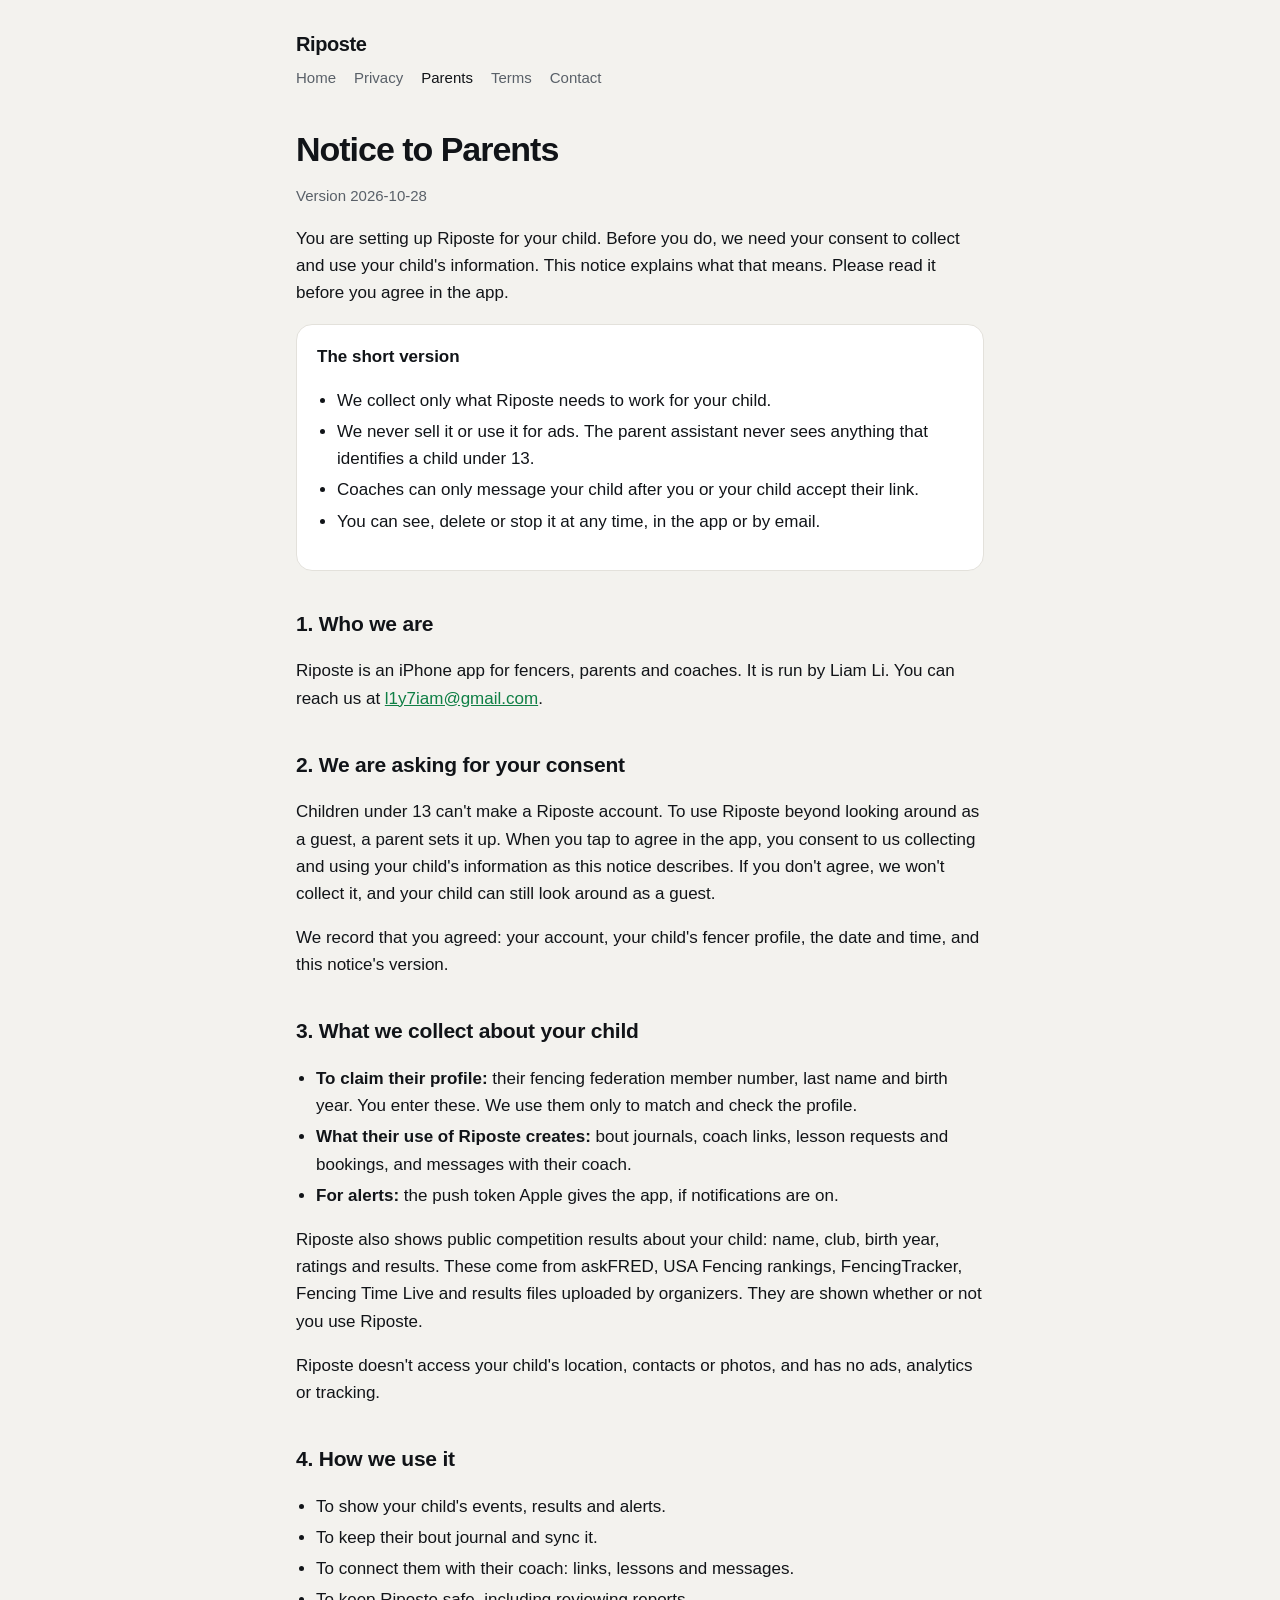
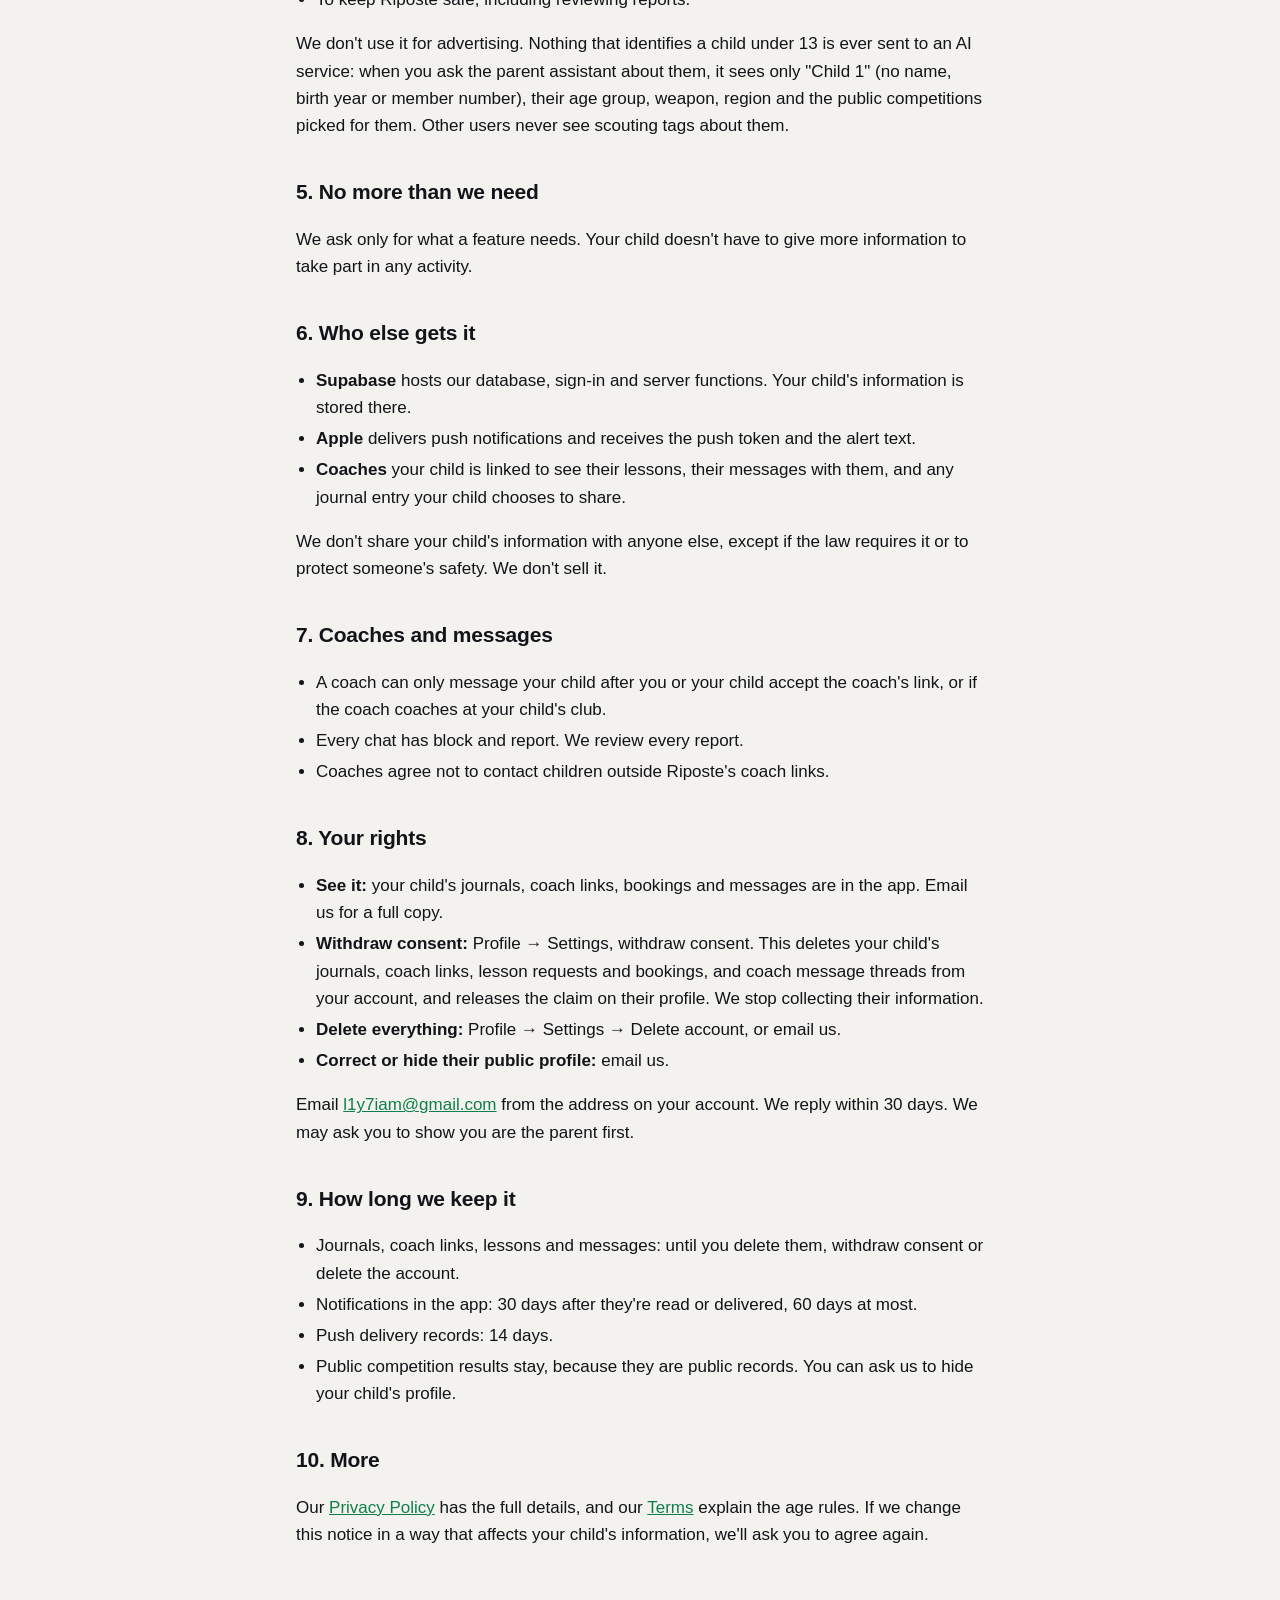
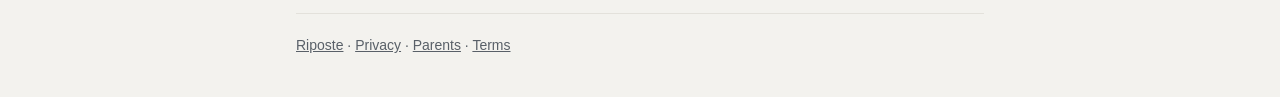
==== parents.html @ 8ed82497 "Update site for 0.2.2" ====
<!doctype html>
<html lang="en">
<head>
<meta charset="utf-8">
<meta name="viewport" content="width=device-width, initial-scale=1">
<title>Notice to Parents · Riposte</title>
<meta name="description" content="What Riposte collects about your child, how it's used, and your rights as a parent.">
<link rel="stylesheet" href="style.css">
</head>
<body>
<div class="wrap">
<header>
  <a class="brand" href="./">Riposte</a>
  <nav><a href="./">Home</a><a href="privacy.html">Privacy</a><a href="parents.html" aria-current="page">Parents</a><a href="terms.html">Terms</a><a href="mailto:l1y7iam@gmail.com">Contact</a></nav>
</header>
<main>
<h1>Notice to Parents</h1>
<p class="muted">Version 2026-10-28</p>

<p>You are setting up Riposte for your child. Before you do, we need your consent to collect and use your child's information. This notice explains what that means. Please read it before you agree in the app.</p>

<div class="card">
  <strong>The short version</strong>
  <ul>
    <li>We collect only what Riposte needs to work for your child.</li>
    <li>We never sell it or use it for ads. The parent assistant never sees anything that identifies a child under 13.</li>
    <li>Coaches can only message your child after you or your child accept their link.</li>
    <li>You can see, delete or stop it at any time, in the app or by email.</li>
  </ul>
</div>

<h2>1. Who we are</h2>
<p>Riposte is an iPhone app for fencers, parents and coaches. It is run by Liam Li. You can reach us at <a href="mailto:l1y7iam@gmail.com">l1y7iam@gmail.com</a>.</p>

<h2>2. We are asking for your consent</h2>
<p>Children under 13 can't make a Riposte account. To use Riposte beyond looking around as a guest, a parent sets it up. When you tap to agree in the app, you consent to us collecting and using your child's information as this notice describes. If you don't agree, we won't collect it, and your child can still look around as a guest.</p>
<p>We record that you agreed: your account, your child's fencer profile, the date and time, and this notice's version.</p>

<h2>3. What we collect about your child</h2>
<ul>
  <li><strong>To claim their profile:</strong> their fencing federation member number, last name and birth year. You enter these. We use them only to match and check the profile.</li>
  <li><strong>What their use of Riposte creates:</strong> bout journals, coach links, lesson requests and bookings, and messages with their coach.</li>
  <li><strong>For alerts:</strong> the push token Apple gives the app, if notifications are on.</li>
</ul>
<p>Riposte also shows public competition results about your child: name, club, birth year, ratings and results. These come from askFRED, USA Fencing rankings, FencingTracker, Fencing Time Live and results files uploaded by organizers. They are shown whether or not you use Riposte.</p>
<p>Riposte doesn't access your child's location, contacts or photos, and has no ads, analytics or tracking.</p>

<h2>4. How we use it</h2>
<ul>
  <li>To show your child's events, results and alerts.</li>
  <li>To keep their bout journal and sync it.</li>
  <li>To connect them with their coach: links, lessons and messages.</li>
  <li>To keep Riposte safe, including reviewing reports.</li>
</ul>
<p>We don't use it for advertising. Nothing that identifies a child under 13 is ever sent to an AI service: when you ask the parent assistant about them, it sees only "Child 1" (no name, birth year or member number), their age group, weapon, region and the public competitions picked for them. Other users never see scouting tags about them.</p>

<h2>5. No more than we need</h2>
<p>We ask only for what a feature needs. Your child doesn't have to give more information to take part in any activity.</p>

<h2>6. Who else gets it</h2>
<ul>
  <li><strong>Supabase</strong> hosts our database, sign-in and server functions. Your child's information is stored there.</li>
  <li><strong>Apple</strong> delivers push notifications and receives the push token and the alert text.</li>
  <li><strong>Coaches</strong> your child is linked to see their lessons, their messages with them, and any journal entry your child chooses to share.</li>
</ul>
<p>We don't share your child's information with anyone else, except if the law requires it or to protect someone's safety. We don't sell it.</p>

<h2>7. Coaches and messages</h2>
<ul>
  <li>A coach can only message your child after you or your child accept the coach's link, or if the coach coaches at your child's club.</li>
  <li>Every chat has block and report. We review every report.</li>
  <li>Coaches agree not to contact children outside Riposte's coach links.</li>
</ul>

<h2>8. Your rights</h2>
<ul>
  <li><strong>See it:</strong> your child's journals, coach links, bookings and messages are in the app. Email us for a full copy.</li>
  <li><strong>Withdraw consent:</strong> Profile → Settings, withdraw consent. This deletes your child's journals, coach links, lesson requests and bookings, and coach message threads from your account, and releases the claim on their profile. We stop collecting their information.</li>
  <li><strong>Delete everything:</strong> Profile → Settings → Delete account, or email us.</li>
  <li><strong>Correct or hide their public profile:</strong> email us.</li>
</ul>
<p>Email <a href="mailto:l1y7iam@gmail.com">l1y7iam@gmail.com</a> from the address on your account. We reply within 30 days. We may ask you to show you are the parent first.</p>

<h2>9. How long we keep it</h2>
<ul>
  <li>Journals, coach links, lessons and messages: until you delete them, withdraw consent or delete the account.</li>
  <li>Notifications in the app: 30 days after they're read or delivered, 60 days at most.</li>
  <li>Push delivery records: 14 days.</li>
  <li>Public competition results stay, because they are public records. You can ask us to hide your child's profile.</li>
</ul>

<h2>10. More</h2>
<p>Our <a href="privacy.html">Privacy Policy</a> has the full details, and our <a href="terms.html">Terms</a> explain the age rules. If we change this notice in a way that affects your child's information, we'll ask you to agree again.</p>
</main>
<footer><a href="./">Riposte</a> · <a href="privacy.html">Privacy</a> · <a href="parents.html">Parents</a> · <a href="terms.html">Terms</a></footer>
</div>
</body>
</html>
---- style.css ----
:root {
  --bg: #F3F2EE; --surface: #FFFFFF; --text: #111418; --text2: #596068; --line: #E3E1DB;
  --ink: #111418; --on-ink: #FFFFFF; --touch: #0F7F45;
}
@media (prefers-color-scheme: dark) {
  :root { --bg: #0B0D10; --surface: #171A1F; --text: #F3F2EE; --text2: #A3A9B0; --line: #2A2F36; --ink: #1E2329; --touch: #5FD69A; }
}
* { box-sizing: border-box; }
html { -webkit-text-size-adjust: 100%; }
body {
  margin: 0; background: var(--bg); color: var(--text);
  font: 17px/1.6 -apple-system, BlinkMacSystemFont, "SF Pro Text", "Segoe UI", Roboto, Helvetica, Arial, sans-serif;
}
.wrap { max-width: 720px; margin: 0 auto; padding: 0 16px; }
header { padding: 28px 0 8px; }
header a.brand { color: var(--text); text-decoration: none; font-weight: 800; font-size: 20px; letter-spacing: -0.02em; }
nav { display: flex; gap: 18px; flex-wrap: wrap; margin-top: 6px; font-size: 15px; }
nav a { color: var(--text2); text-decoration: none; }
nav a:hover, nav a[aria-current] { color: var(--text); }
main { padding: 24px 0 48px; }
h1 { font-size: 34px; line-height: 1.15; letter-spacing: -0.03em; margin: 8px 0 8px; }
h2 { font-size: 21px; letter-spacing: -0.01em; margin: 36px 0 8px; }
h3 { font-size: 17px; margin: 22px 0 4px; }
p, li { color: var(--text); }
.muted { color: var(--text2); font-size: 15px; }
a { color: var(--touch); }
ul { padding-left: 20px; }
li { margin: 4px 0; }
.card { background: var(--surface); border: 1px solid var(--line); border-radius: 16px; padding: 18px 20px; margin: 16px 0; }
.hero { background: var(--ink); color: var(--on-ink); border-radius: 22px; padding: 36px 28px; margin: 8px 0 24px; }
.hero h1 { color: var(--on-ink); font-size: 40px; margin: 0 0 8px; }
.hero p { color: #C9CDD2; margin: 0; font-size: 19px; }
.grid { display: grid; grid-template-columns: repeat(auto-fit, minmax(200px, 1fr)); gap: 12px; }
.grid .card { margin: 0; }
.grid h3 { margin-top: 0; }
table { width: 100%; border-collapse: collapse; font-size: 15px; }
th, td { text-align: left; vertical-align: top; padding: 10px 8px; border-bottom: 1px solid var(--line); }
th { color: var(--text2); font-weight: 600; }
.table-scroll { overflow-x: auto; }
footer { border-top: 1px solid var(--line); padding: 20px 0 40px; font-size: 14px; color: var(--text2); }
footer a { color: var(--text2); }
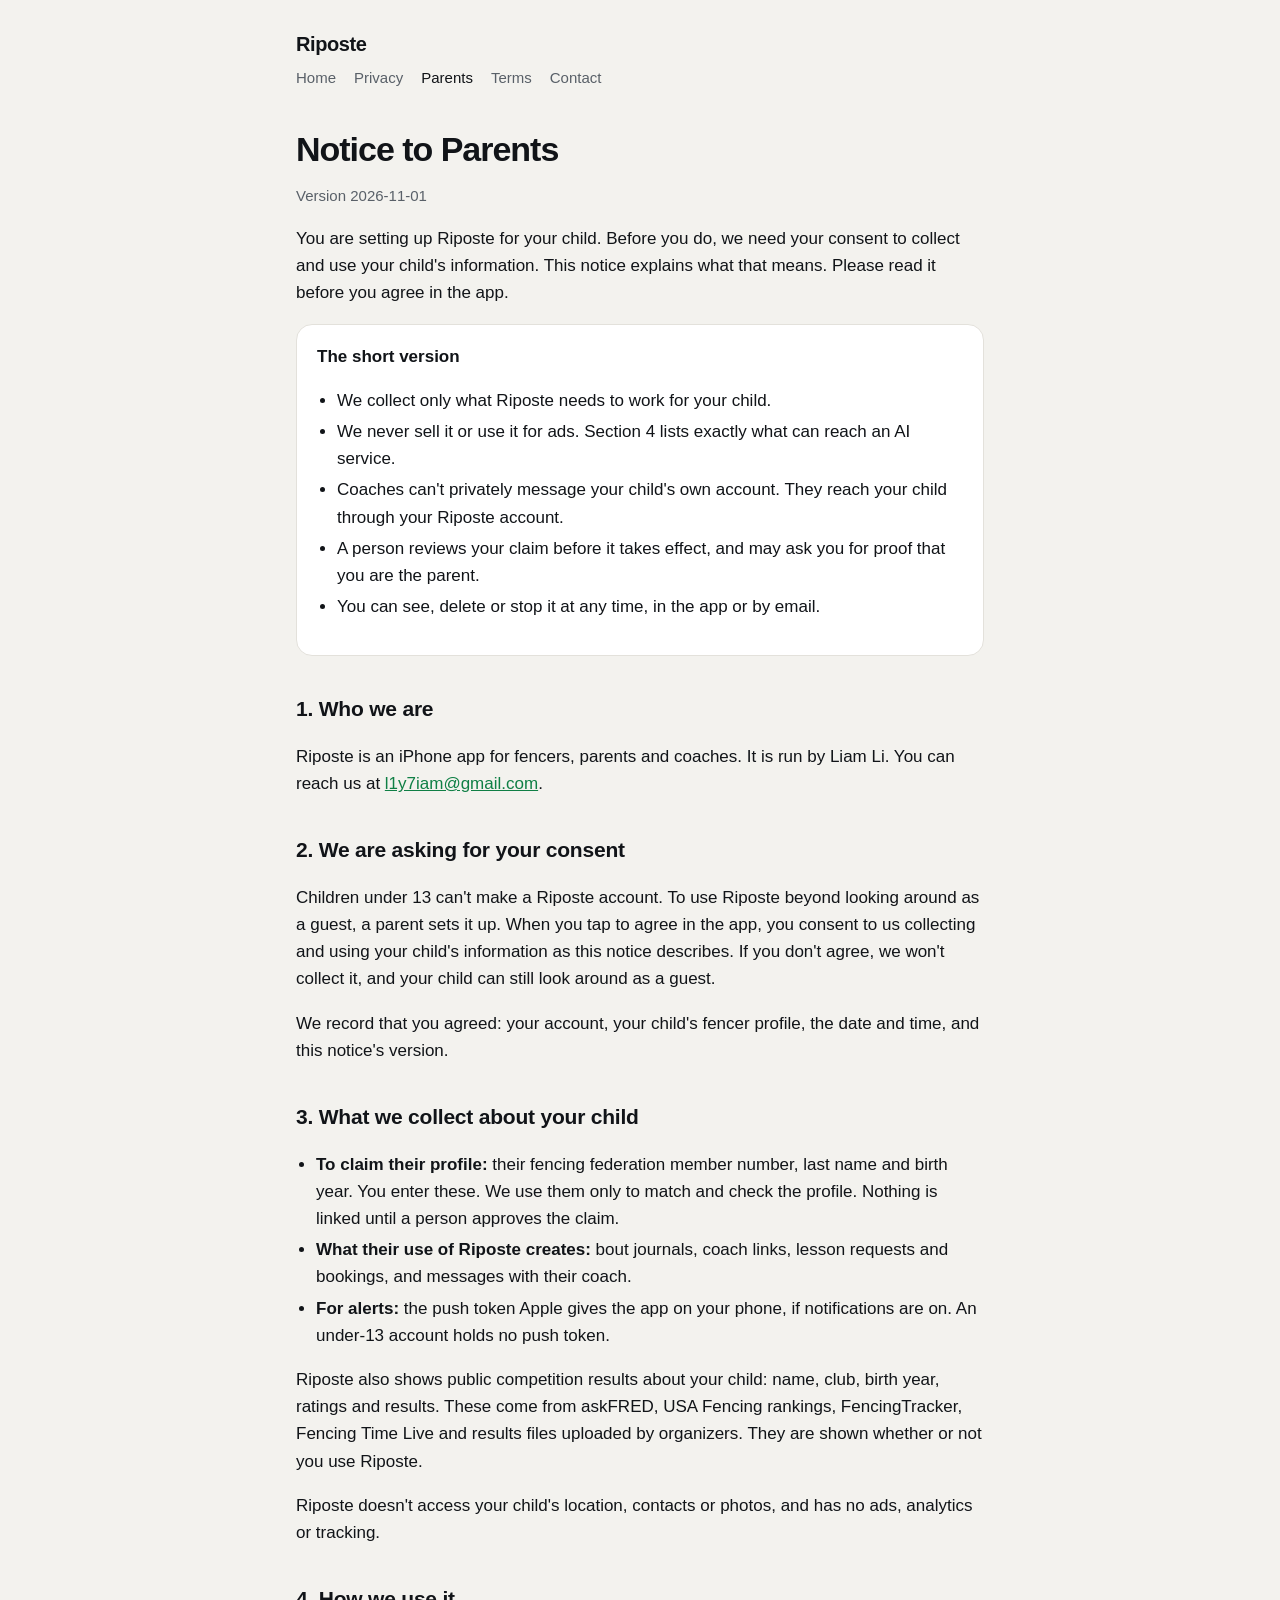
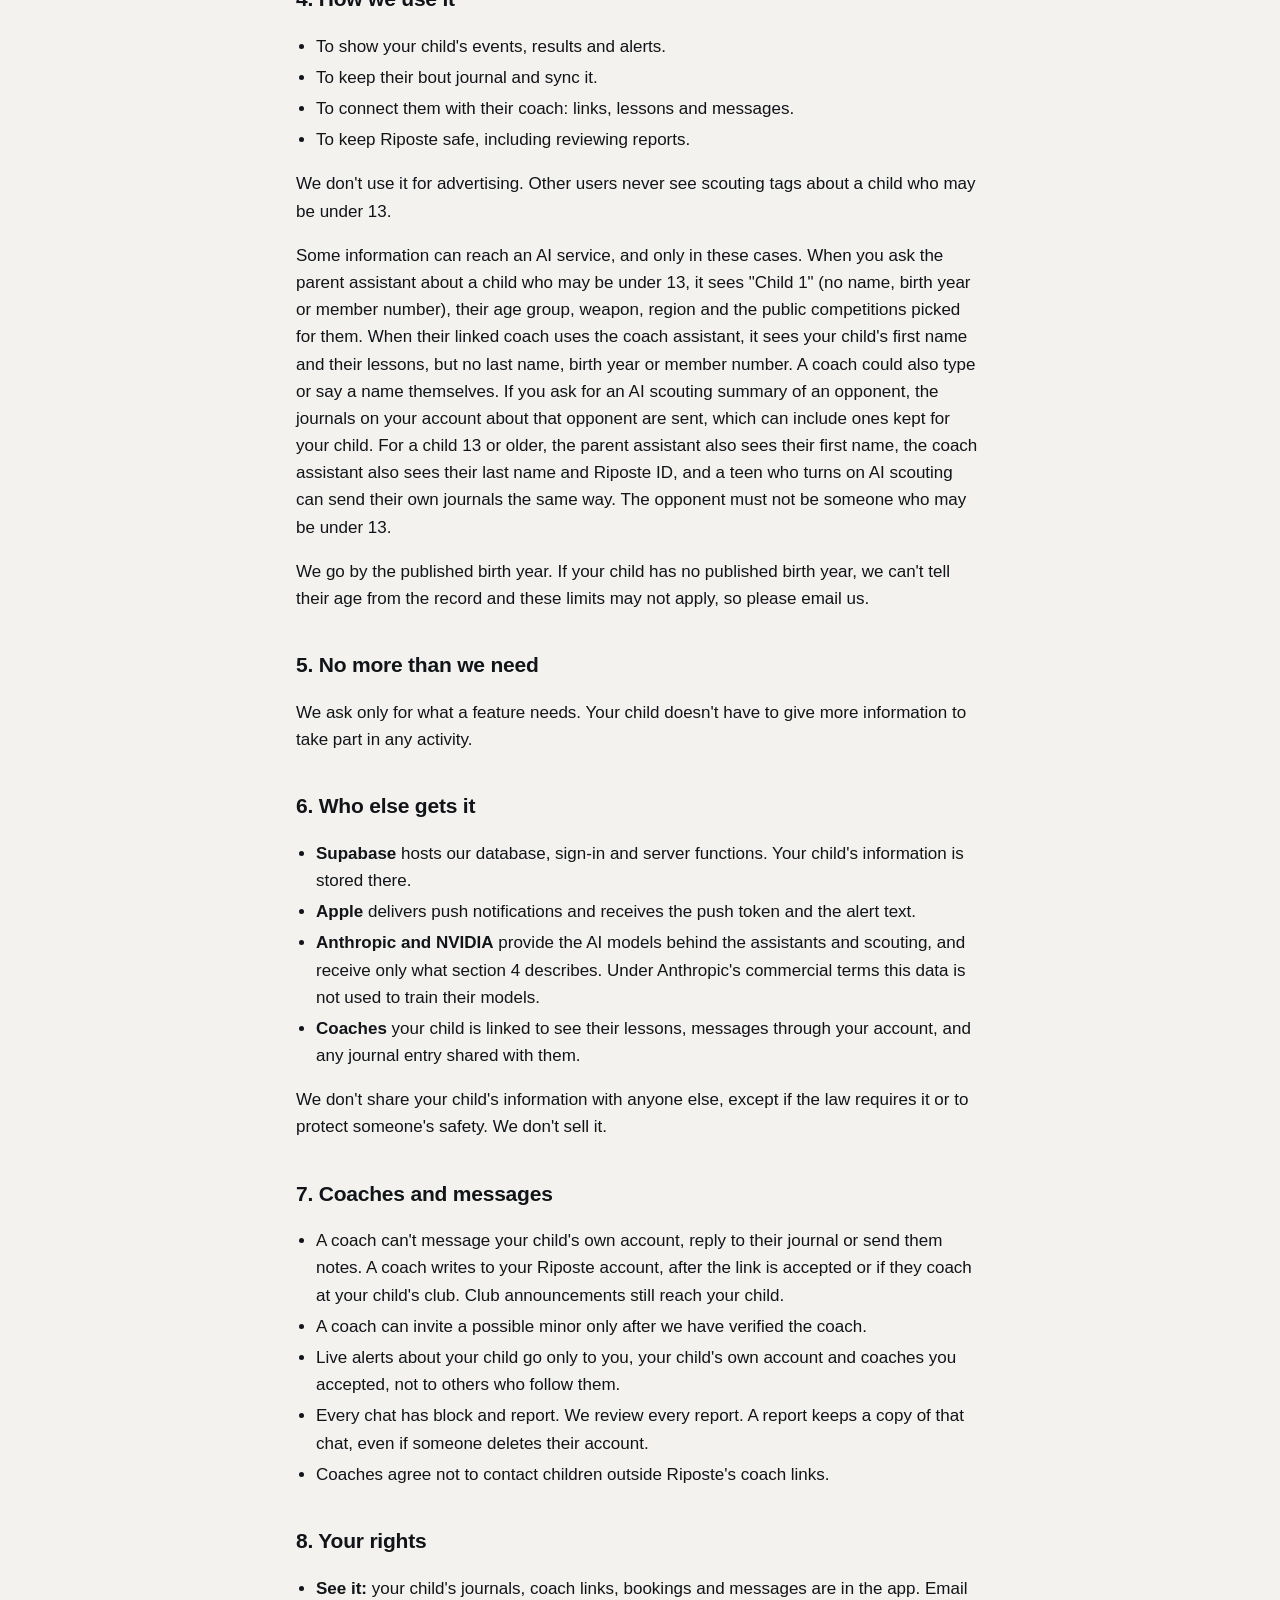
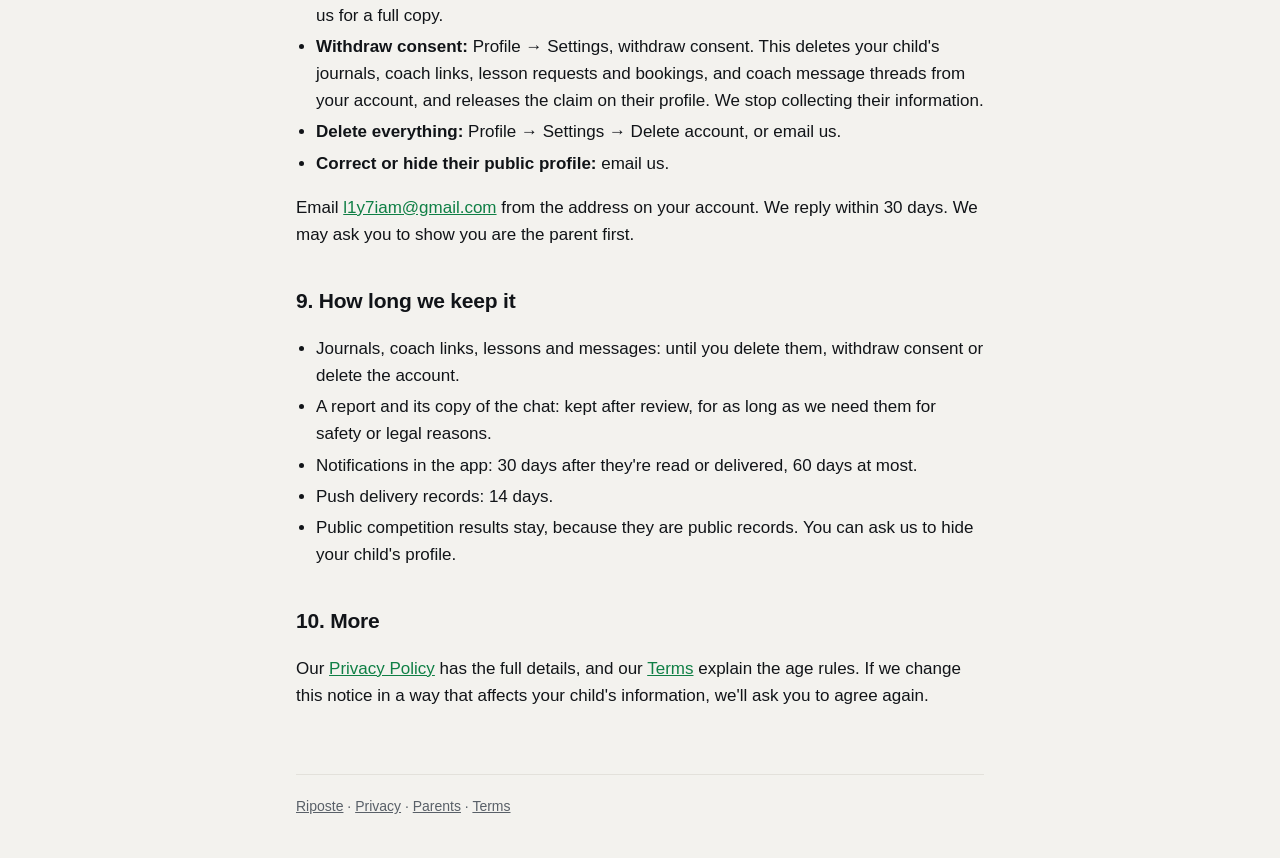
==== commit 4a12305d: "Correct privacy policy, parent notice and terms" ====
--- a/parents.html
+++ b/parents.html
@@ -15,7 +15,7 @@
 </header>
 <main>
 <h1>Notice to Parents</h1>
-<p class="muted">Version 2026-10-28</p>
+<p class="muted">Version 2026-11-01</p>
 
 <p>You are setting up Riposte for your child. Before you do, we need your consent to collect and use your child's information. This notice explains what that means. Please read it before you agree in the app.</p>
 
@@ -23,8 +23,9 @@
   <strong>The short version</strong>
   <ul>
     <li>We collect only what Riposte needs to work for your child.</li>
-    <li>We never sell it or use it for ads. The parent assistant never sees anything that identifies a child under 13.</li>
-    <li>Coaches can only message your child after you or your child accept their link.</li>
+    <li>We never sell it or use it for ads. Section 4 lists exactly what can reach an AI service.</li>
+    <li>Coaches can't privately message your child's own account. They reach your child through your Riposte account.</li>
+    <li>A person reviews your claim before it takes effect, and may ask you for proof that you are the parent.</li>
     <li>You can see, delete or stop it at any time, in the app or by email.</li>
   </ul>
 </div>
@@ -38,9 +39,9 @@
 
 <h2>3. What we collect about your child</h2>
 <ul>
-  <li><strong>To claim their profile:</strong> their fencing federation member number, last name and birth year. You enter these. We use them only to match and check the profile.</li>
+  <li><strong>To claim their profile:</strong> their fencing federation member number, last name and birth year. You enter these. We use them only to match and check the profile. Nothing is linked until a person approves the claim.</li>
   <li><strong>What their use of Riposte creates:</strong> bout journals, coach links, lesson requests and bookings, and messages with their coach.</li>
-  <li><strong>For alerts:</strong> the push token Apple gives the app, if notifications are on.</li>
+  <li><strong>For alerts:</strong> the push token Apple gives the app on your phone, if notifications are on. An under-13 account holds no push token.</li>
 </ul>
 <p>Riposte also shows public competition results about your child: name, club, birth year, ratings and results. These come from askFRED, USA Fencing rankings, FencingTracker, Fencing Time Live and results files uploaded by organizers. They are shown whether or not you use Riposte.</p>
 <p>Riposte doesn't access your child's location, contacts or photos, and has no ads, analytics or tracking.</p>
@@ -52,7 +53,9 @@
   <li>To connect them with their coach: links, lessons and messages.</li>
   <li>To keep Riposte safe, including reviewing reports.</li>
 </ul>
-<p>We don't use it for advertising. Nothing that identifies a child under 13 is ever sent to an AI service: when you ask the parent assistant about them, it sees only "Child 1" (no name, birth year or member number), their age group, weapon, region and the public competitions picked for them. Other users never see scouting tags about them.</p>
+<p>We don't use it for advertising. Other users never see scouting tags about a child who may be under 13.</p>
+<p>Some information can reach an AI service, and only in these cases. When you ask the parent assistant about a child who may be under 13, it sees "Child 1" (no name, birth year or member number), their age group, weapon, region and the public competitions picked for them. When their linked coach uses the coach assistant, it sees your child's first name and their lessons, but no last name, birth year or member number. A coach could also type or say a name themselves. If you ask for an AI scouting summary of an opponent, the journals on your account about that opponent are sent, which can include ones kept for your child. For a child 13 or older, the parent assistant also sees their first name, the coach assistant also sees their last name and Riposte ID, and a teen who turns on AI scouting can send their own journals the same way. The opponent must not be someone who may be under 13.</p>
+<p>We go by the published birth year. If your child has no published birth year, we can't tell their age from the record and these limits may not apply, so please email us.</p>
 
 <h2>5. No more than we need</h2>
 <p>We ask only for what a feature needs. Your child doesn't have to give more information to take part in any activity.</p>
@@ -61,14 +64,17 @@
 <ul>
   <li><strong>Supabase</strong> hosts our database, sign-in and server functions. Your child's information is stored there.</li>
   <li><strong>Apple</strong> delivers push notifications and receives the push token and the alert text.</li>
-  <li><strong>Coaches</strong> your child is linked to see their lessons, their messages with them, and any journal entry your child chooses to share.</li>
+  <li><strong>Anthropic and NVIDIA</strong> provide the AI models behind the assistants and scouting, and receive only what section 4 describes. Under Anthropic's commercial terms this data is not used to train their models.</li>
+  <li><strong>Coaches</strong> your child is linked to see their lessons, messages through your account, and any journal entry shared with them.</li>
 </ul>
 <p>We don't share your child's information with anyone else, except if the law requires it or to protect someone's safety. We don't sell it.</p>
 
 <h2>7. Coaches and messages</h2>
 <ul>
-  <li>A coach can only message your child after you or your child accept the coach's link, or if the coach coaches at your child's club.</li>
-  <li>Every chat has block and report. We review every report.</li>
+  <li>A coach can't message your child's own account, reply to their journal or send them notes. A coach writes to your Riposte account, after the link is accepted or if they coach at your child's club. Club announcements still reach your child.</li>
+  <li>A coach can invite a possible minor only after we have verified the coach.</li>
+  <li>Live alerts about your child go only to you, your child's own account and coaches you accepted, not to others who follow them.</li>
+  <li>Every chat has block and report. We review every report. A report keeps a copy of that chat, even if someone deletes their account.</li>
   <li>Coaches agree not to contact children outside Riposte's coach links.</li>
 </ul>
 
@@ -84,6 +90,7 @@
 <h2>9. How long we keep it</h2>
 <ul>
   <li>Journals, coach links, lessons and messages: until you delete them, withdraw consent or delete the account.</li>
+  <li>A report and its copy of the chat: kept after review, for as long as we need them for safety or legal reasons.</li>
   <li>Notifications in the app: 30 days after they're read or delivered, 60 days at most.</li>
   <li>Push delivery records: 14 days.</li>
   <li>Public competition results stay, because they are public records. You can ask us to hide your child's profile.</li>
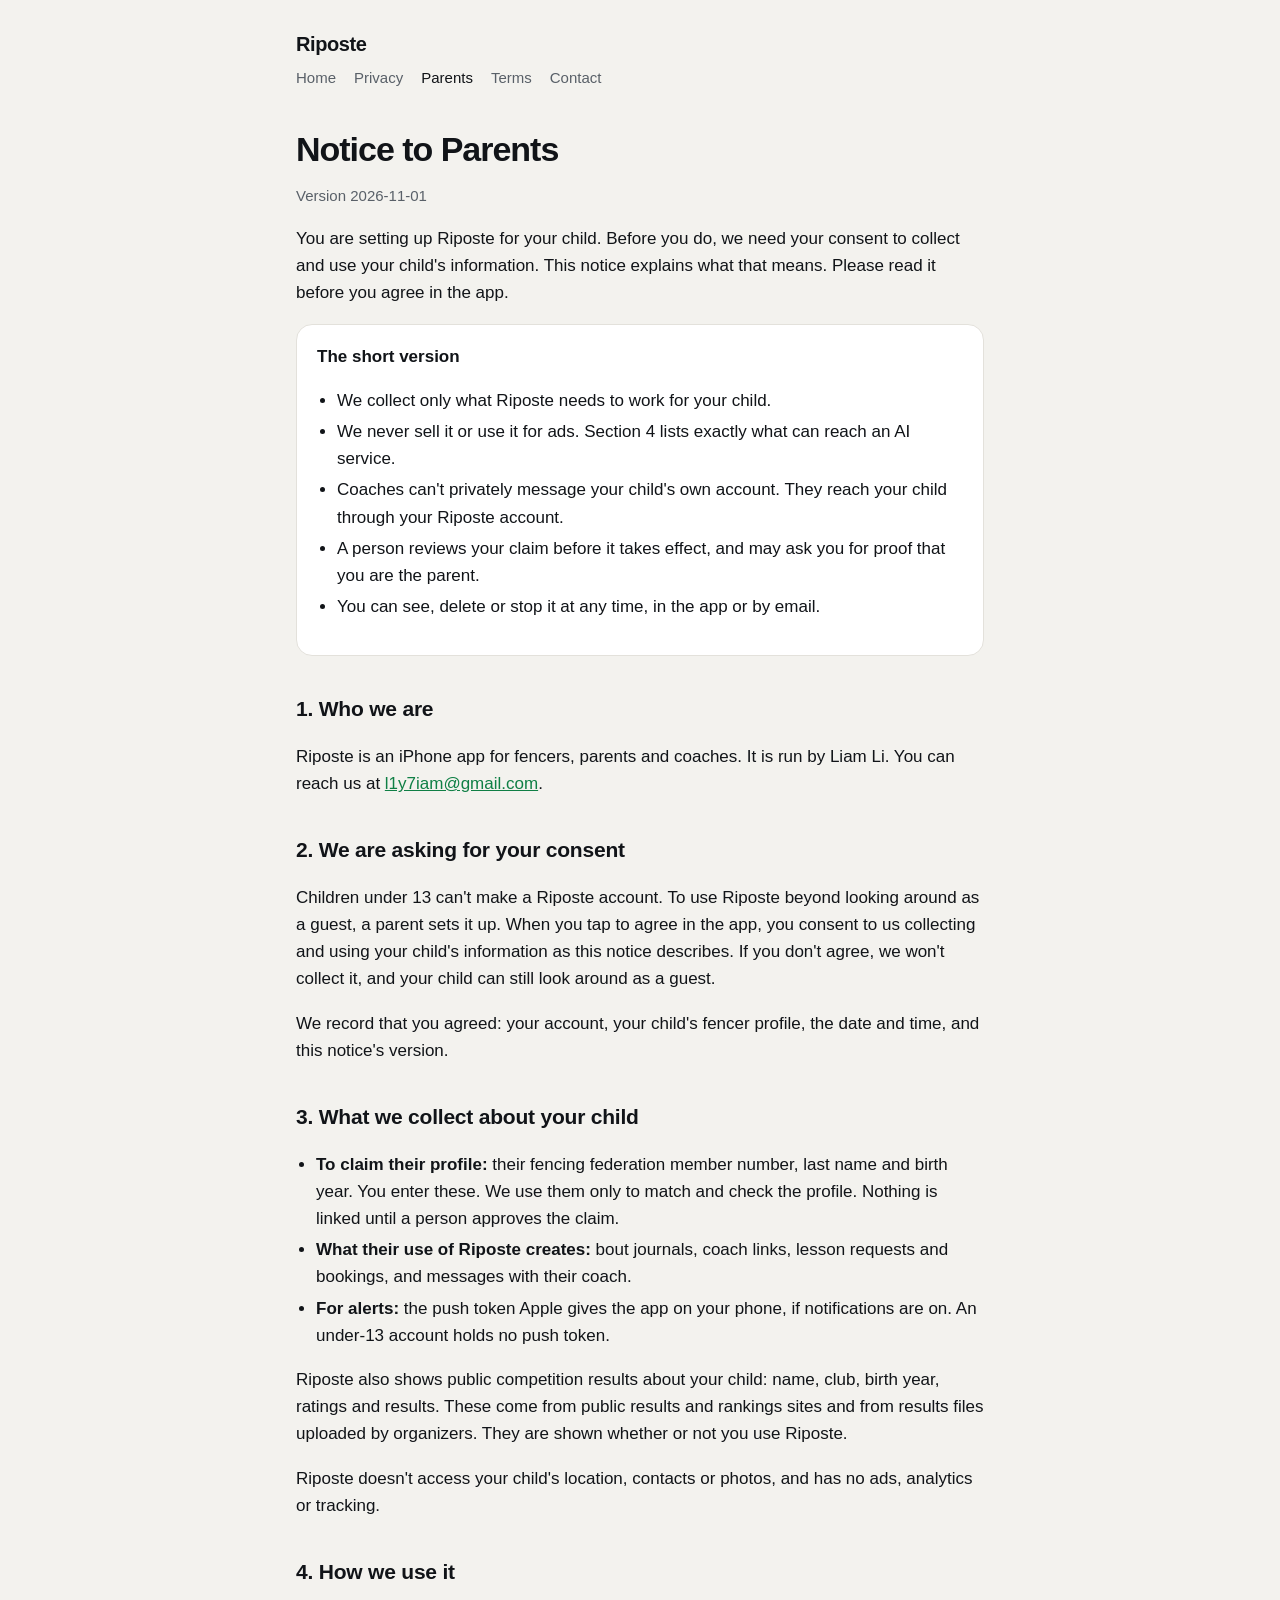
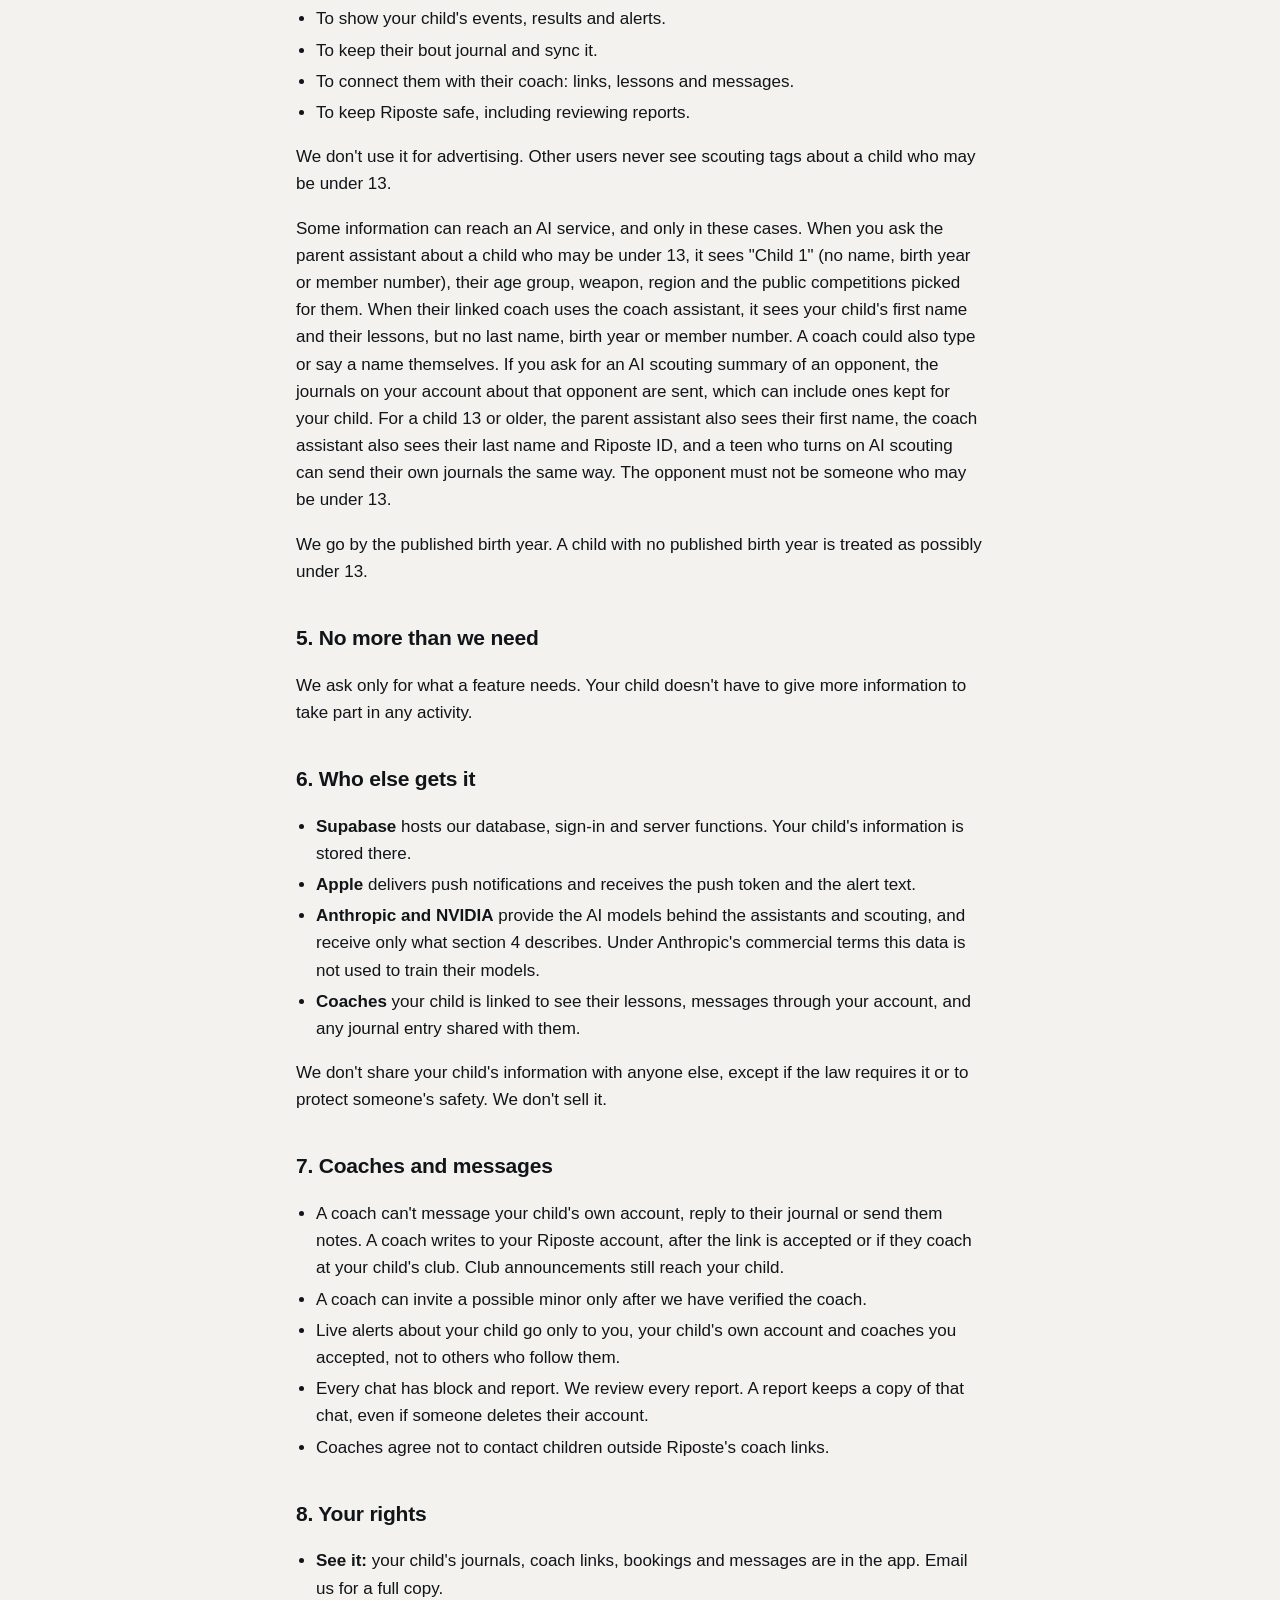
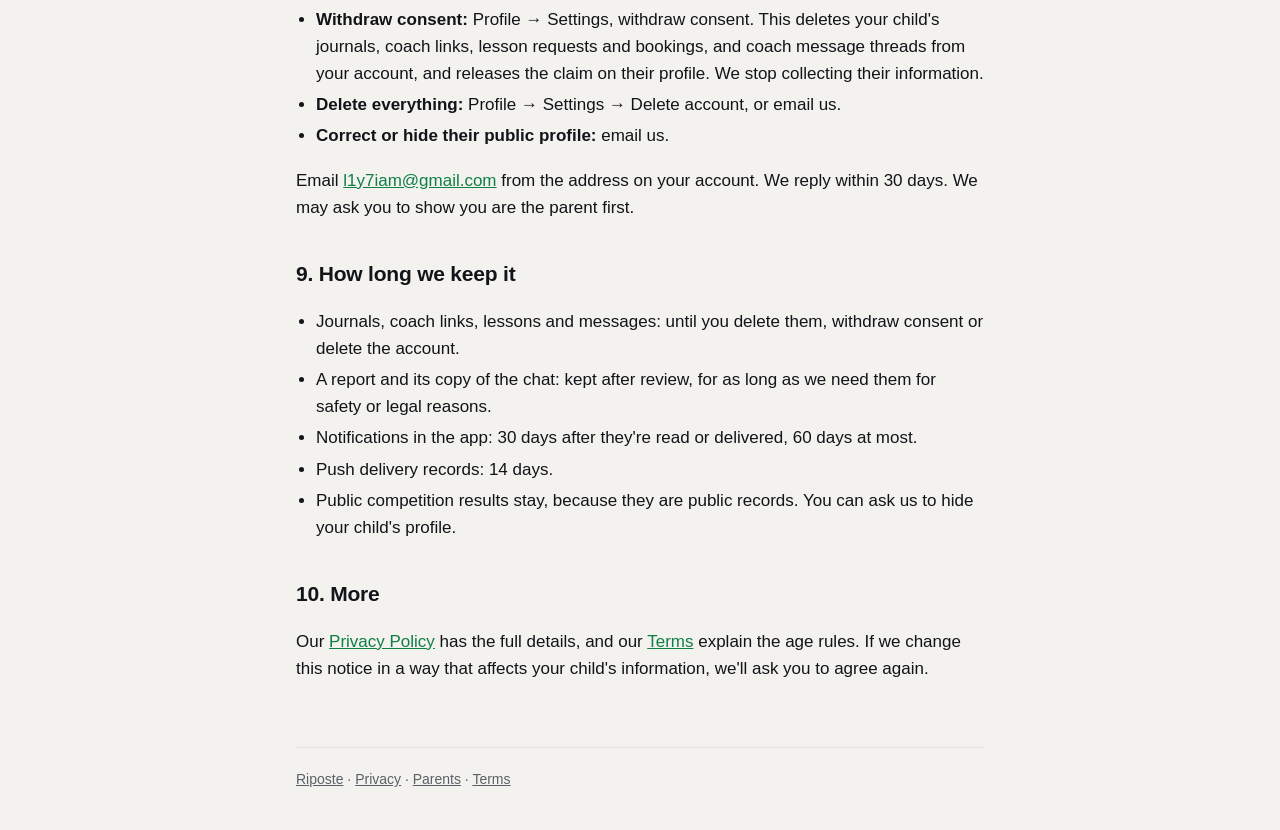
==== commit 449ae8f4: "Remove source names, update age handling wording" ====
--- a/parents.html
+++ b/parents.html
@@ -43,7 +43,7 @@
   <li><strong>What their use of Riposte creates:</strong> bout journals, coach links, lesson requests and bookings, and messages with their coach.</li>
   <li><strong>For alerts:</strong> the push token Apple gives the app on your phone, if notifications are on. An under-13 account holds no push token.</li>
 </ul>
-<p>Riposte also shows public competition results about your child: name, club, birth year, ratings and results. These come from askFRED, USA Fencing rankings, FencingTracker, Fencing Time Live and results files uploaded by organizers. They are shown whether or not you use Riposte.</p>
+<p>Riposte also shows public competition results about your child: name, club, birth year, ratings and results. These come from public results and rankings sites and from results files uploaded by organizers. They are shown whether or not you use Riposte.</p>
 <p>Riposte doesn't access your child's location, contacts or photos, and has no ads, analytics or tracking.</p>
 
 <h2>4. How we use it</h2>
@@ -55,7 +55,7 @@
 </ul>
 <p>We don't use it for advertising. Other users never see scouting tags about a child who may be under 13.</p>
 <p>Some information can reach an AI service, and only in these cases. When you ask the parent assistant about a child who may be under 13, it sees "Child 1" (no name, birth year or member number), their age group, weapon, region and the public competitions picked for them. When their linked coach uses the coach assistant, it sees your child's first name and their lessons, but no last name, birth year or member number. A coach could also type or say a name themselves. If you ask for an AI scouting summary of an opponent, the journals on your account about that opponent are sent, which can include ones kept for your child. For a child 13 or older, the parent assistant also sees their first name, the coach assistant also sees their last name and Riposte ID, and a teen who turns on AI scouting can send their own journals the same way. The opponent must not be someone who may be under 13.</p>
-<p>We go by the published birth year. If your child has no published birth year, we can't tell their age from the record and these limits may not apply, so please email us.</p>
+<p>We go by the published birth year. A child with no published birth year is treated as possibly under 13.</p>
 
 <h2>5. No more than we need</h2>
 <p>We ask only for what a feature needs. Your child doesn't have to give more information to take part in any activity.</p>
